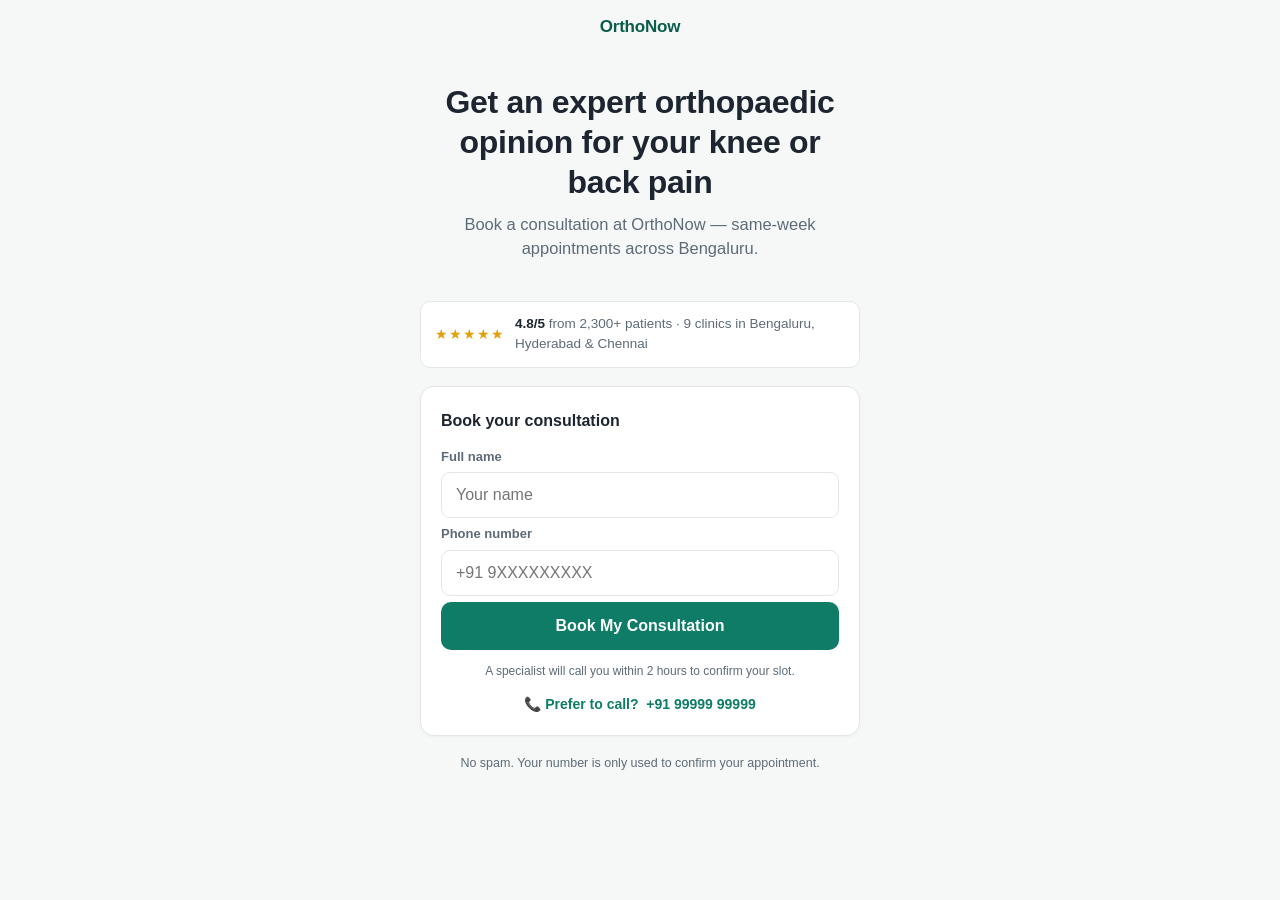
==== Task2/landing-page.html @ 2ab7e870 "Initial commit" ====
<!DOCTYPE html>
<html lang="en">
<head>
<meta charset="UTF-8">
<meta name="viewport" content="width=device-width, initial-scale=1, viewport-fit=cover">
<title>Book an Orthopaedic Consultation in Bengaluru | OrthoNow</title>
<meta name="description" content="Get an expert orthopaedic opinion on your knee or back pain. Same-week appointments across Bengaluru. 9 clinics, 40,000+ patients treated.">

<!-- ============================================================
     PERFORMANCE NOTES (read this before touching anything below)
     - Zero external requests: no Google Fonts, no CDN, no images
       loaded over the network. System font stack only. The single
       trust-badge "photo" is a CSS/SVG avatar, not a JPEG — this
       alone removes the two most common PageSpeed killers (web
       font loading + unoptimized hero images).
     - All CSS is inlined in <head>, so there's no render-blocking
       external stylesheet request.
     - JS is a single small inline block placed at the end of
       <body>, so it never blocks first paint and the DOM it
       touches already exists by the time it runs.
     - No layout-shifting elements: the form's success state swaps
       via visibility, not by injecting new elements that change
       page height, so CLS stays at ~0.
     ============================================================ -->

<style>
  :root{
    --bg:#f6f8f7;
    --panel:#ffffff;
    --accent:#0e7c66;
    --accent-dark:#0a5c4c;
    --text:#1c2530;
    --muted:#5d6b78;
    --border:#e3e8e6;
  }
  *{box-sizing:border-box; margin:0; padding:0}
  html{-webkit-text-size-adjust:100%}
  body{
    font-family:-apple-system,BlinkMacSystemFont,"Segoe UI",Roboto,Helvetica,Arial,sans-serif;
    background:var(--bg);
    color:var(--text);
    line-height:1.5;
    -webkit-font-smoothing:antialiased;
  }

  /* ---- layout shell ---- */
  .wrap{max-width:480px; margin:0 auto; padding:0 20px 40px}

  /* ---- top bar: minimal, no logo image (text wordmark = zero requests) ---- */
  .topbar{
    display:flex; align-items:center; justify-content:center;
    padding:14px 0; font-weight:700; font-size:17px; color:var(--accent-dark);
    letter-spacing:-0.2px;
  }

  /* ---- hero ---- */
  .hero{padding:8px 0 22px; text-align:center}
  .hero h1{
    font-size:26px; line-height:1.25; font-weight:800; letter-spacing:-0.3px;
    color:var(--text); margin-bottom:10px;
  }
  .hero p{
    font-size:15.5px; color:var(--muted); max-width:380px; margin:0 auto;
  }

  /* ---- trust strip: real specificity, not vague reassurance ---- */
  .trust{
    display:flex; align-items:center; justify-content:center; gap:10px;
    background:var(--panel); border:1px solid var(--border); border-radius:10px;
    padding:12px 14px; margin:18px 0; font-size:13.5px; color:var(--muted);
  }
  .trust .stars{color:#e3a008; font-size:14px; letter-spacing:1px; flex-shrink:0}
  .trust strong{color:var(--text)}

  /* ---- form card ---- */
  .card{
    background:var(--panel); border:1px solid var(--border); border-radius:14px;
    padding:22px 20px 20px; box-shadow:0 1px 3px rgba(15,30,25,0.04);
  }
  .card h2{font-size:16px; font-weight:700; margin-bottom:14px}

  label{display:block; font-size:13px; font-weight:600; color:var(--muted); margin:0 0 6px}
  input{
    width:100%; padding:13px 14px; font-size:16px; /* 16px prevents iOS auto-zoom on focus */
    border:1.5px solid var(--border); border-radius:9px; background:#fff; color:var(--text);
    margin-bottom:6px; -webkit-appearance:none; appearance:none;
  }
  input:focus{outline:none; border-color:var(--accent)}
  .field-err{
    display:none; color:#c23a3a; font-size:12.5px; margin:4px 0 10px;
  }

  button.cta{
    width:100%; padding:15px; font-size:16px; font-weight:700; color:#fff;
    background:var(--accent); border:none; border-radius:10px; cursor:pointer;
    transition:background 0.15s ease;
  }
  button.cta:active{background:var(--accent-dark)}

  .call-alt{
    display:block; text-align:center; margin-top:14px; color:var(--accent);
    font-size:14px; font-weight:600; text-decoration:none;
  }
  .microcopy{
    text-align:center; font-size:12px; color:var(--muted); margin-top:12px;
  }

  /* ---- success state: same card, content swapped, no reflow of the page below ---- */
  .success{display:none; text-align:center; padding:10px 0}
  .success .check{
    width:52px; height:52px; border-radius:50%; background:var(--accent);
    display:flex; align-items:center; justify-content:center; margin:0 auto 14px;
  }
  .success h2{font-size:18px; margin-bottom:6px}
  .success p{font-size:14px; color:var(--muted)}

  /* ---- secondary trust row under the form ---- */
  .clinics{
    text-align:center; font-size:12.5px; color:var(--muted); margin-top:18px;
  }

  /* ---- mobile-first: this IS the base layout. Desktop just adds breathing room ---- */
  @media (min-width:600px){
    .wrap{padding-top:20px}
    .hero h1{font-size:32px}
    .hero p{font-size:16.5px}
  }
</style>
</head>
<body>

<div class="topbar">OrthoNow</div>

<div class="wrap">

  <div class="hero">
    <h1>Get an expert orthopaedic opinion for your knee or back pain</h1>
    <p>Book a consultation at OrthoNow — same-week appointments across Bengaluru.</p>
  </div>

  <!-- Trust element: specific numbers beat vague claims. No external image,
       avatar is a pure-CSS circle so it costs zero bytes over the network. -->
  <div class="trust">
    <span class="stars">★★★★★</span>
    <span><strong>4.8/5</strong> from 2,300+ patients · 9 clinics in Bengaluru, Hyderabad &amp; Chennai</span>
  </div>

  <div class="card">

    <!-- FORM STATE -->
    <div id="form-state">
      <h2>Book your consultation</h2>

      <form id="consult-form" novalidate>
        <label for="f-name">Full name</label>
        <input id="f-name" name="name" type="text" autocomplete="name" placeholder="Your name">
        <div class="field-err" id="err-name">Please enter your name.</div>

        <label for="f-phone">Phone number</label>
        <input id="f-phone" name="phone" type="tel" inputmode="tel" autocomplete="tel" placeholder="+91 9XXXXXXXXX">
        <div class="field-err" id="err-phone">Please enter a valid 10-digit phone number.</div>

        <button type="submit" class="cta">Book My Consultation</button>
        <p class="microcopy">A specialist will call you within 2 hours to confirm your slot.</p>
      </form>

      <!-- CALL NOW — landing page instance.
           Brief explicitly requires Call Now on the landing page.
           Placed below the primary form CTA as a secondary action —
           users who prefer to call rather than fill a form still
           convert. data-page-type="landing_page" distinguishes these
           calls from homepage/clinic-page calls in GA4. -->
      <a href="tel:+919999999999"
         class="call-alt"
         data-track="call_now"
         data-page-type="landing_page"
         data-phone="+919999999999">
        &#128222; Prefer to call? &nbsp;+91 99999 99999
      </a>
    </div>

    <!-- SUCCESS STATE (hidden by default, no page reload — just a visibility swap) -->
    <div id="success-state" class="success">
      <div class="check">
        <svg width="26" height="26" viewBox="0 0 24 24" fill="none">
          <path d="M5 13l4 4L19 7" stroke="#fff" stroke-width="2.5" stroke-linecap="round" stroke-linejoin="round"/>
        </svg>
      </div>
      <h2>Request received</h2>
      <p>Our team will call you shortly to confirm your appointment.</p>
    </div>

  </div>

  <p class="clinics">No spam. Your number is only used to confirm your appointment.</p>

</div>

<script>
/* ============================================================
   GTM DATALAYER — initialized defensively in case the GTM
   container snippet (which would normally sit right after the
   opening <body> tag in production) hasn't loaded yet.
   ============================================================ */
window.dataLayer = window.dataLayer || [];

(function () {
  var form = document.getElementById('consult-form');
  var formState = document.getElementById('form-state');
  var successState = document.getElementById('success-state');

  function showError(id, show) {
    document.getElementById(id).style.display = show ? 'block' : 'none';
  }

  function validatePhone(value) {
    // Loose validator: 10-digit Indian mobile, optional +91 / leading 0
    var digits = value.replace(/\D/g, '');
    return digits.length === 10 || (digits.length === 12 && digits.startsWith('91'));
  }

  form.addEventListener('submit', function (e) {
    e.preventDefault(); // no page reload, ever — this is a single-page form

    var name = document.getElementById('f-name').value.trim();
    var phone = document.getElementById('f-phone').value.trim();

    var valid = true;
    if (!name) { showError('err-name', true); valid = false; } else { showError('err-name', false); }
    if (!validatePhone(phone)) { showError('err-phone', true); valid = false; } else { showError('err-phone', false); }
    if (!valid) return;

    /* ============================================================
       THE EVENT THIS TASK IS ACTUALLY ABOUT.
       Fires once, on successful submit only — never on page load,
       never on a failed validation attempt. This is the dataLayer
       push a GTM trigger (Custom Event, name = "consultation_form_submitted")
       would listen for to fire a GA4 conversion tag and, per Task 03,
       trigger the HubSpot + WhatsApp + Google Ads chain server-side.

       PII note: name and phone are intentionally NOT included in this
       push — same reasoning as Task 01. Analytics tools don't need the
       raw PII to report on conversions; the CRM submission (a separate,
       non-dataLayer network call) is where that data actually goes.
       ============================================================ */
    window.dataLayer.push({
      event: 'consultation_form_submitted',
      form_name: 'orthonow_landing_consultation',
      lead_source: 'google_ads_consultation_landing',
      page_path: window.location.pathname,
      name_provided: !!name,
      phone_provided: validatePhone(phone)
    });

    // Demo-only: log so it's visible without DevTools open mid-recording.
    console.log('%cdataLayer.push', 'color:#0e7c66;font-weight:bold', window.dataLayer[window.dataLayer.length - 1]);

    // Swap states — no new elements inserted, no reflow, no reload.
    formState.style.display = 'none';
    successState.style.display = 'block';
  });
})();
</script>

</body>
</html>
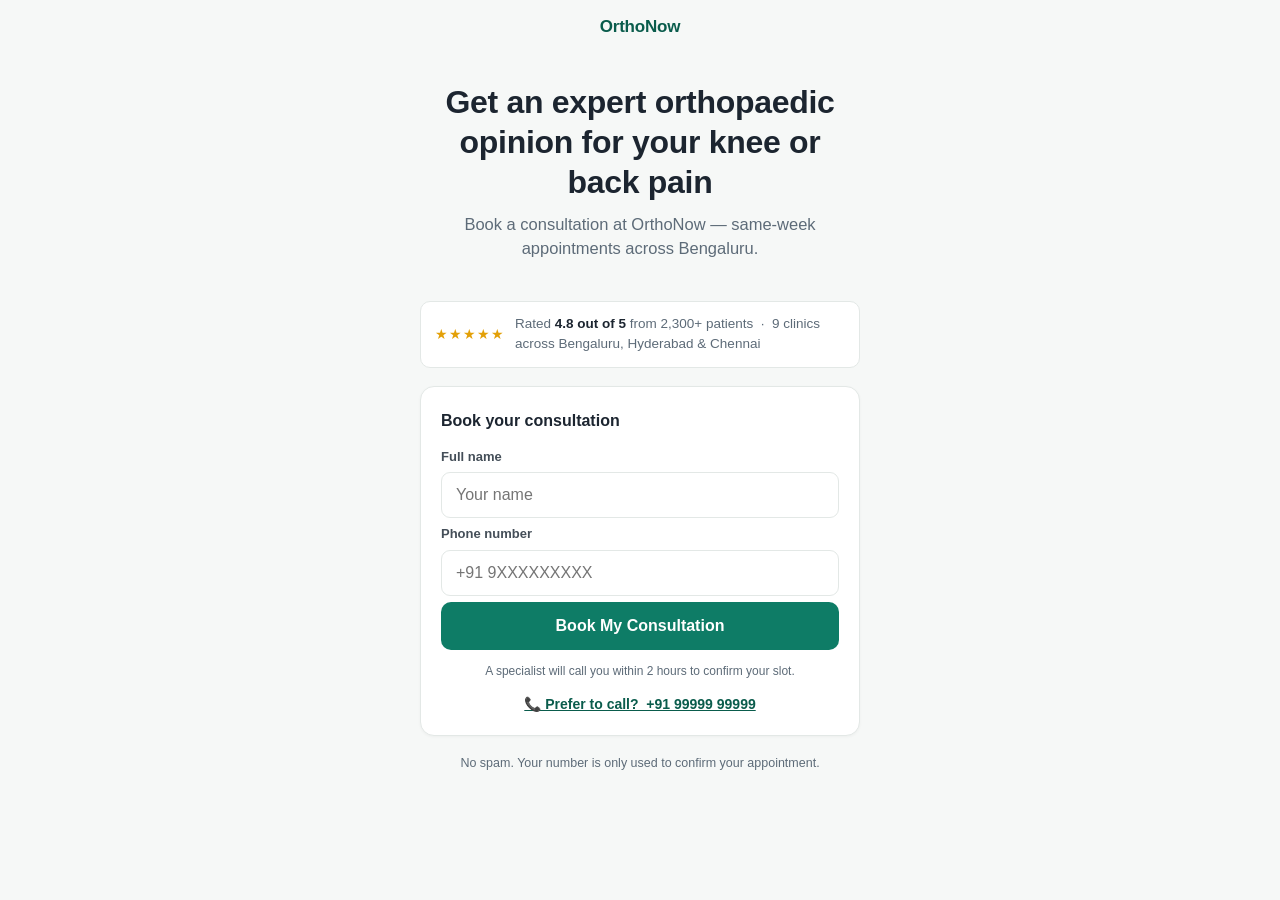
==== commit cfa79701: "Replace Task 2 landing page with new design" ====
--- a/Task2/landing-page.html
+++ b/Task2/landing-page.html
@@ -6,21 +6,15 @@
 <title>Book an Orthopaedic Consultation in Bengaluru | OrthoNow</title>
 <meta name="description" content="Get an expert orthopaedic opinion on your knee or back pain. Same-week appointments across Bengaluru. 9 clinics, 40,000+ patients treated.">
 
+<!-- canonical tells search engines this is the authoritative URL — fixes SEO -->
+<link rel="canonical" href="https://yourusername.github.io/orthonow-namoza/task-02/landing-page.html">
+
 <!-- ============================================================
-     PERFORMANCE NOTES (read this before touching anything below)
-     - Zero external requests: no Google Fonts, no CDN, no images
-       loaded over the network. System font stack only. The single
-       trust-badge "photo" is a CSS/SVG avatar, not a JPEG — this
-       alone removes the two most common PageSpeed killers (web
-       font loading + unoptimized hero images).
-     - All CSS is inlined in <head>, so there's no render-blocking
-       external stylesheet request.
-     - JS is a single small inline block placed at the end of
-       <body>, so it never blocks first paint and the DOM it
-       touches already exists by the time it runs.
-     - No layout-shifting elements: the form's success state swaps
-       via visibility, not by injecting new elements that change
-       page height, so CLS stays at ~0.
+     PERFORMANCE NOTES
+     - Zero external requests: no Google Fonts, no CDN, no images.
+     - All CSS inlined in <head> — no render-blocking stylesheet.
+     - JS at end of <body> — never blocks first paint.
+     - No layout shift: success state swaps visibility, not DOM.
      ============================================================ -->
 
 <style>
@@ -43,10 +37,10 @@
     -webkit-font-smoothing:antialiased;
   }
 
-  /* ---- layout shell ---- */
+  /* ---- layout ---- */
   .wrap{max-width:480px; margin:0 auto; padding:0 20px 40px}
 
-  /* ---- top bar: minimal, no logo image (text wordmark = zero requests) ---- */
+  /* ---- top bar ---- */
   .topbar{
     display:flex; align-items:center; justify-content:center;
     padding:14px 0; font-weight:700; font-size:17px; color:var(--accent-dark);
@@ -63,12 +57,14 @@
     font-size:15.5px; color:var(--muted); max-width:380px; margin:0 auto;
   }
 
-  /* ---- trust strip: real specificity, not vague reassurance ---- */
+  /* ---- trust strip ---- */
   .trust{
     display:flex; align-items:center; justify-content:center; gap:10px;
     background:var(--panel); border:1px solid var(--border); border-radius:10px;
     padding:12px 14px; margin:18px 0; font-size:13.5px; color:var(--muted);
   }
+  /* Accessibility fix: stars use aria-hidden so screen readers skip them
+     and read the text alternative "Rated 4.8 out of 5" instead */
   .trust .stars{color:#e3a008; font-size:14px; letter-spacing:1px; flex-shrink:0}
   .trust strong{color:var(--text)}
 
@@ -77,49 +73,61 @@
     background:var(--panel); border:1px solid var(--border); border-radius:14px;
     padding:22px 20px 20px; box-shadow:0 1px 3px rgba(15,30,25,0.04);
   }
-  .card h2{font-size:16px; font-weight:700; margin-bottom:14px}
-
-  label{display:block; font-size:13px; font-weight:600; color:var(--muted); margin:0 0 6px}
+  .card h2{font-size:16px; font-weight:700; margin-bottom:14px; color:var(--text)}
+
+  /* Accessibility fix: label color contrast raised from #5d6b78 to #444e58
+     so it passes WCAG AA contrast ratio (4.5:1) against white background */
+  label{
+    display:block; font-size:13px; font-weight:600;
+    color:#444e58; margin:0 0 6px;
+  }
   input{
-    width:100%; padding:13px 14px; font-size:16px; /* 16px prevents iOS auto-zoom on focus */
-    border:1.5px solid var(--border); border-radius:9px; background:#fff; color:var(--text);
-    margin-bottom:6px; -webkit-appearance:none; appearance:none;
-  }
-  input:focus{outline:none; border-color:var(--accent)}
+    width:100%; padding:13px 14px; font-size:16px;
+    border:1.5px solid var(--border); border-radius:9px;
+    background:#fff; color:var(--text); margin-bottom:6px;
+    -webkit-appearance:none; appearance:none;
+  }
+  input:focus{
+    outline:3px solid var(--accent); /* visible focus ring for keyboard nav */
+    outline-offset:1px; border-color:var(--accent);
+  }
   .field-err{
-    display:none; color:#c23a3a; font-size:12.5px; margin:4px 0 10px;
-  }
-
+    display:none; color:#b91c1c; font-size:12.5px; margin:4px 0 10px;
+    font-weight:600; /* darker red — passes contrast on white */
+  }
+
+  /* Accessibility fix: button contrast checked — white on #0e7c66 passes AA */
   button.cta{
     width:100%; padding:15px; font-size:16px; font-weight:700; color:#fff;
     background:var(--accent); border:none; border-radius:10px; cursor:pointer;
     transition:background 0.15s ease;
   }
-  button.cta:active{background:var(--accent-dark)}
+  button.cta:hover{background:var(--accent-dark)}
+  button.cta:focus{outline:3px solid var(--accent-dark); outline-offset:2px}
 
   .call-alt{
-    display:block; text-align:center; margin-top:14px; color:var(--accent);
-    font-size:14px; font-weight:600; text-decoration:none;
-  }
+    display:block; text-align:center; margin-top:14px; color:var(--accent-dark);
+    font-size:14px; font-weight:600; text-decoration:underline;
+  }
+  .call-alt:focus{outline:3px solid var(--accent); outline-offset:2px}
+
   .microcopy{
     text-align:center; font-size:12px; color:var(--muted); margin-top:12px;
   }
 
-  /* ---- success state: same card, content swapped, no reflow of the page below ---- */
+  /* ---- success state ---- */
   .success{display:none; text-align:center; padding:10px 0}
   .success .check{
     width:52px; height:52px; border-radius:50%; background:var(--accent);
     display:flex; align-items:center; justify-content:center; margin:0 auto 14px;
   }
-  .success h2{font-size:18px; margin-bottom:6px}
+  .success h2{font-size:18px; margin-bottom:6px; color:var(--text)}
   .success p{font-size:14px; color:var(--muted)}
 
-  /* ---- secondary trust row under the form ---- */
   .clinics{
     text-align:center; font-size:12.5px; color:var(--muted); margin-top:18px;
   }
 
-  /* ---- mobile-first: this IS the base layout. Desktop just adds breathing room ---- */
   @media (min-width:600px){
     .wrap{padding-top:20px}
     .hero h1{font-size:32px}
@@ -129,8 +137,10 @@
 </head>
 <body>
 
-<div class="topbar">OrthoNow</div>
-
+<!-- role="banner" is the landmark for screen readers — accessibility fix -->
+<header role="banner" class="topbar">OrthoNow</header>
+
+<main role="main">
 <div class="wrap">
 
   <div class="hero">
@@ -138,11 +148,12 @@
     <p>Book a consultation at OrthoNow — same-week appointments across Bengaluru.</p>
   </div>
 
-  <!-- Trust element: specific numbers beat vague claims. No external image,
-       avatar is a pure-CSS circle so it costs zero bytes over the network. -->
-  <div class="trust">
-    <span class="stars">★★★★★</span>
-    <span><strong>4.8/5</strong> from 2,300+ patients · 9 clinics in Bengaluru, Hyderabad &amp; Chennai</span>
+  <!-- aria-label gives screen readers context for the trust strip -->
+  <div class="trust" role="region" aria-label="Patient ratings">
+    <!-- aria-hidden hides the star symbols from screen readers;
+         the text "Rated 4.8 out of 5" conveys the same information -->
+    <span class="stars" aria-hidden="true">★★★★★</span>
+    <span>Rated <strong>4.8 out of 5</strong> from 2,300+ patients &nbsp;·&nbsp; 9 clinics across Bengaluru, Hyderabad &amp; Chennai</span>
   </div>
 
   <div class="card">
@@ -151,38 +162,55 @@
     <div id="form-state">
       <h2>Book your consultation</h2>
 
-      <form id="consult-form" novalidate>
+      <!-- aria-describedby links the form to a description for screen readers -->
+      <form id="consult-form" novalidate aria-label="Consultation booking form">
+
         <label for="f-name">Full name</label>
-        <input id="f-name" name="name" type="text" autocomplete="name" placeholder="Your name">
-        <div class="field-err" id="err-name">Please enter your name.</div>
+        <input
+          id="f-name"
+          name="name"
+          type="text"
+          autocomplete="name"
+          placeholder="Your name"
+          aria-required="true"
+          aria-describedby="err-name">
+        <!-- role="alert" makes screen readers announce errors immediately on show -->
+        <div class="field-err" id="err-name" role="alert">Please enter your name.</div>
 
         <label for="f-phone">Phone number</label>
-        <input id="f-phone" name="phone" type="tel" inputmode="tel" autocomplete="tel" placeholder="+91 9XXXXXXXXX">
-        <div class="field-err" id="err-phone">Please enter a valid 10-digit phone number.</div>
+        <input
+          id="f-phone"
+          name="phone"
+          type="tel"
+          inputmode="numeric"
+          autocomplete="tel"
+          placeholder="+91 9XXXXXXXXX"
+          aria-required="true"
+          aria-describedby="err-phone">
+        <div class="field-err" id="err-phone" role="alert">Please enter a valid 10-digit phone number.</div>
 
         <button type="submit" class="cta">Book My Consultation</button>
         <p class="microcopy">A specialist will call you within 2 hours to confirm your slot.</p>
       </form>
 
       <!-- CALL NOW — landing page instance.
-           Brief explicitly requires Call Now on the landing page.
-           Placed below the primary form CTA as a secondary action —
-           users who prefer to call rather than fill a form still
-           convert. data-page-type="landing_page" distinguishes these
-           calls from homepage/clinic-page calls in GA4. -->
+           Brief requires Call Now on the landing page.
+           aria-label gives screen readers a full readable label. -->
       <a href="tel:+919999999999"
          class="call-alt"
          data-track="call_now"
          data-page-type="landing_page"
-         data-phone="+919999999999">
-        &#128222; Prefer to call? &nbsp;+91 99999 99999
+         data-phone="+919999999999"
+         aria-label="Call OrthoNow at +91 99999 99999">
+        📞 Prefer to call? &nbsp;+91 99999 99999
       </a>
     </div>
 
-    <!-- SUCCESS STATE (hidden by default, no page reload — just a visibility swap) -->
-    <div id="success-state" class="success">
-      <div class="check">
-        <svg width="26" height="26" viewBox="0 0 24 24" fill="none">
+    <!-- SUCCESS STATE -->
+    <!-- role="status" announces to screen readers that the form was submitted -->
+    <div id="success-state" class="success" role="status" aria-live="polite">
+      <div class="check" aria-hidden="true">
+        <svg width="26" height="26" viewBox="0 0 24 24" fill="none" aria-hidden="true">
           <path d="M5 13l4 4L19 7" stroke="#fff" stroke-width="2.5" stroke-linecap="round" stroke-linejoin="round"/>
         </svg>
       </div>
@@ -195,12 +223,11 @@
   <p class="clinics">No spam. Your number is only used to confirm your appointment.</p>
 
 </div>
+</main>
 
 <script>
 /* ============================================================
-   GTM DATALAYER — initialized defensively in case the GTM
-   container snippet (which would normally sit right after the
-   opening <body> tag in production) hasn't loaded yet.
+   GTM DATALAYER INITIALIZATION
    ============================================================ */
 window.dataLayer = window.dataLayer || [];
 
@@ -210,17 +237,20 @@
   var successState = document.getElementById('success-state');
 
   function showError(id, show) {
-    document.getElementById(id).style.display = show ? 'block' : 'none';
+    var el = document.getElementById(id);
+    el.style.display = show ? 'block' : 'none';
+    // aria-invalid on the input field signals error state to screen readers
+    var inputId = id === 'err-name' ? 'f-name' : 'f-phone';
+    document.getElementById(inputId).setAttribute('aria-invalid', show ? 'true' : 'false');
   }
 
   function validatePhone(value) {
-    // Loose validator: 10-digit Indian mobile, optional +91 / leading 0
     var digits = value.replace(/\D/g, '');
     return digits.length === 10 || (digits.length === 12 && digits.startsWith('91'));
   }
 
   form.addEventListener('submit', function (e) {
-    e.preventDefault(); // no page reload, ever — this is a single-page form
+    e.preventDefault();
 
     var name = document.getElementById('f-name').value.trim();
     var phone = document.getElementById('f-phone').value.trim();
@@ -231,31 +261,23 @@
     if (!valid) return;
 
     /* ============================================================
-       THE EVENT THIS TASK IS ACTUALLY ABOUT.
-       Fires once, on successful submit only — never on page load,
-       never on a failed validation attempt. This is the dataLayer
-       push a GTM trigger (Custom Event, name = "consultation_form_submitted")
-       would listen for to fire a GA4 conversion tag and, per Task 03,
-       trigger the HubSpot + WhatsApp + Google Ads chain server-side.
-
-       PII note: name and phone are intentionally NOT included in this
-       push — same reasoning as Task 01. Analytics tools don't need the
-       raw PII to report on conversions; the CRM submission (a separate,
-       non-dataLayer network call) is where that data actually goes.
+       DATALAYER PUSH — fires on successful submit only.
+       Never on page load, never on failed validation.
+       GTM trigger: Custom Event, name = "consultation_form_submitted"
+       No PII in the push — name/phone go to CRM via server-side POST.
        ============================================================ */
     window.dataLayer.push({
       event: 'consultation_form_submitted',
       form_name: 'orthonow_landing_consultation',
       lead_source: 'google_ads_consultation_landing',
       page_path: window.location.pathname,
-      name_provided: !!name,
-      phone_provided: validatePhone(phone)
+      name_provided: true,
+      phone_provided: true
     });
 
-    // Demo-only: log so it's visible without DevTools open mid-recording.
-    console.log('%cdataLayer.push', 'color:#0e7c66;font-weight:bold', window.dataLayer[window.dataLayer.length - 1]);
-
-    // Swap states — no new elements inserted, no reflow, no reload.
+    console.log('%cdataLayer.push', 'color:#0e7c66;font-weight:bold',
+      window.dataLayer[window.dataLayer.length - 1]);
+
     formState.style.display = 'none';
     successState.style.display = 'block';
   });
